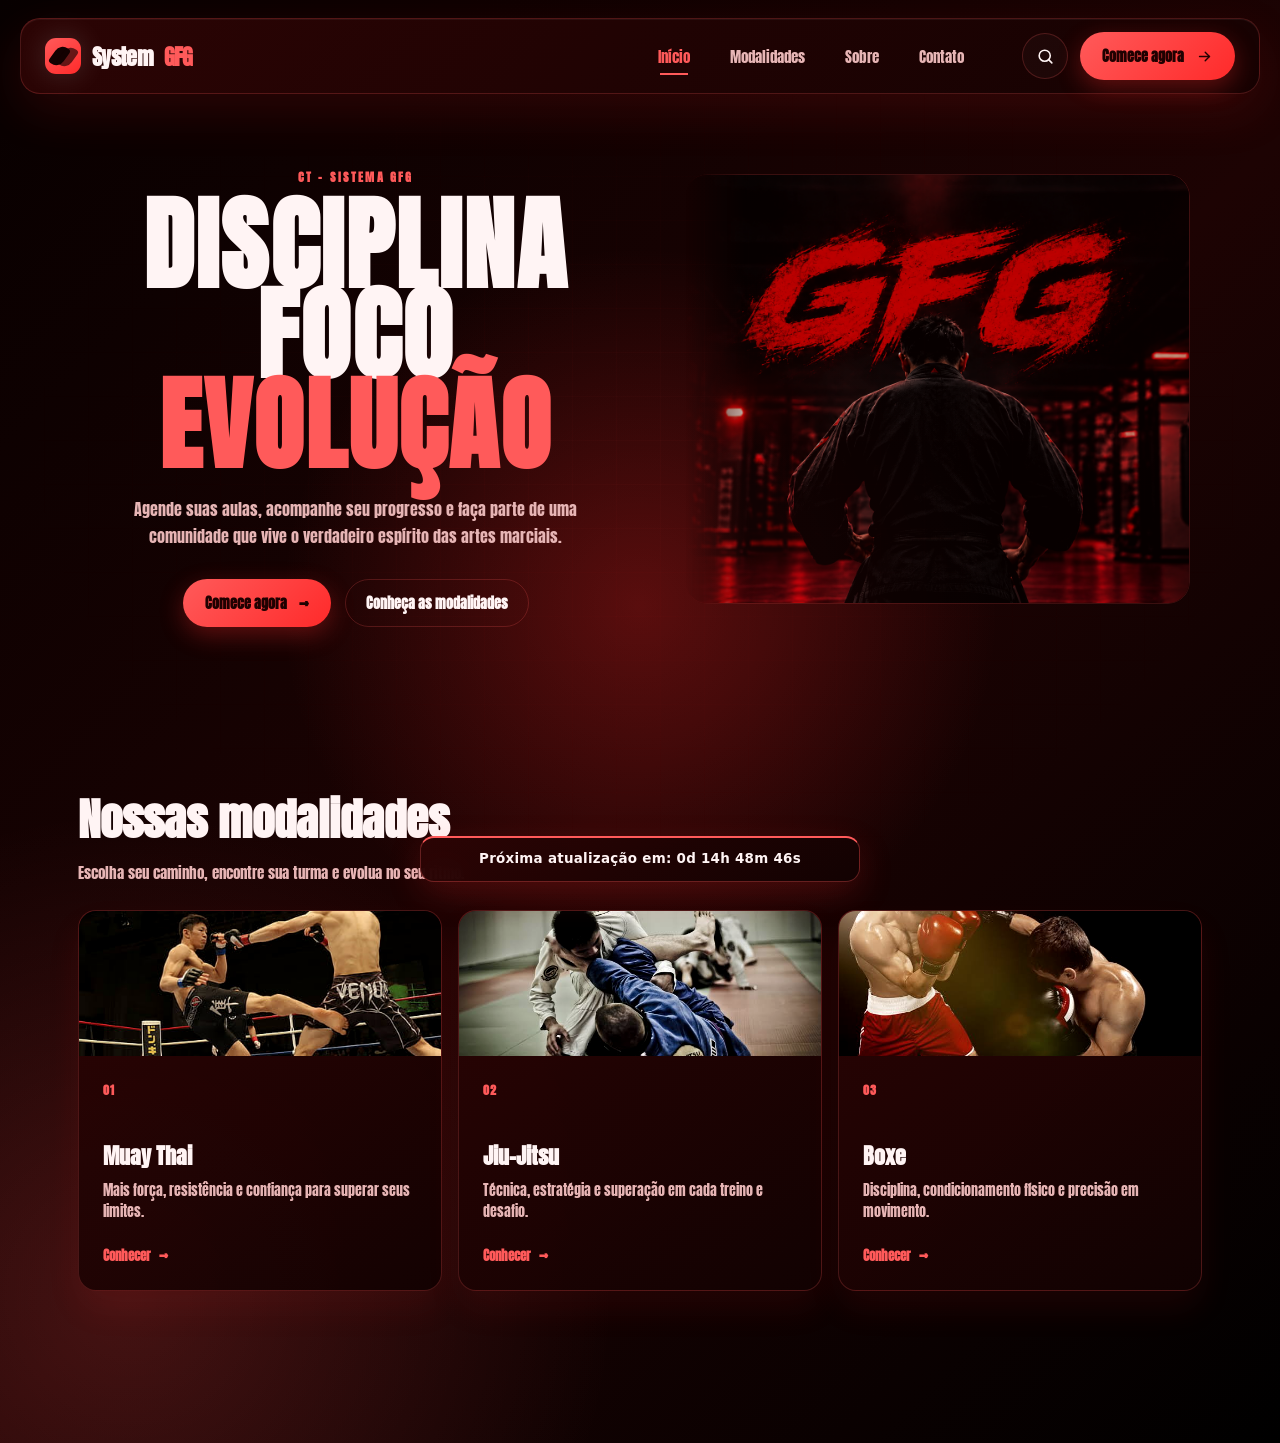
==== mudança de cor/index.html @ a109c536 "Projeto Atualizado" ====
<!DOCTYPE html>
<html lang="pt-BR">
<head>
  <meta charset="UTF-8">
  <meta name="viewport" content="width=device-width, initial-scale=1.0">
  <title>GFG | Centro de Treinamento</title>
  <meta name="description" content="Agende suas aulas, acompanhe seu progresso e evolua com o Sistema GFG de artes marciais.">
  <meta name="theme-color" content="#140101">
  <meta property="og:type" content="website">
  <meta property="og:site_name" content="Sistema GFG">
  <meta property="og:title" content="GFG | Centro de Treinamento">
  <meta property="og:description" content="Disciplina, foco e evolução. Conheça as modalidades e encontre seu próximo treino.">
  <meta property="og:image" content="imagens/gfg.png">
  <meta name="twitter:card" content="summary_large_image">
  <meta name="twitter:title" content="GFG | Centro de Treinamento">
  <meta name="twitter:description" content="Disciplina, foco e evolução no Sistema GFG.">
  <link rel="icon" type="image/png" href="imagens/logo.png">

  <link rel="preconnect" href="https://fonts.googleapis.com">
  <link rel="preconnect" href="https://fonts.gstatic.com" crossorigin>
  <link href="https://fonts.googleapis.com/css2?family=Anton&display=swap" rel="stylesheet">
  <link rel="stylesheet" href="style.css">
</head>

<body>

  <!-- Cabeçalho fixo com logo, navegação e ações principais -->
  <header class="navbar">

    <!-- Logo -->
    <a href="#" class="logo" aria-label="VerdeTech - início">
      <span class="logo-icon" aria-hidden="true"></span>

      System<span>GFG</span>
    </a>

    <!-- Navegação desktop -->
    <nav class="nav-links" aria-label="Navegação principal">

      <a href="#" class="nav-link active" aria-current="page">
        Início
      </a>

      <a href="#" class="nav-link">
        Modalidades
      </a>

      <a href="#" class="nav-link">
        Sobre
      </a>

      <a href="#" class="nav-link">
        Contato
      </a>

    </nav>

    <!-- Ações -->
    <div class="nav-actions">

      <!-- Pesquisa -->
      <button class="search-btn" aria-label="Pesquisar">

        <svg
          viewBox="0 0 24 24"
          fill="none"
          stroke="currentColor"
          stroke-width="2"
          stroke-linecap="round"
          stroke-linejoin="round"
        >
          <circle cx="11" cy="11" r="7"></circle>
          <path d="m20 20-4-4"></path>
        </svg>

      </button>

      <!-- CTA -->
      <a href="#" class="cta auth-trigger">

        Comece agora

        <svg
          viewBox="0 0 24 24"
          fill="none"
          stroke="currentColor"
          stroke-width="2"
          stroke-linecap="round"
          stroke-linejoin="round"
        >
          <path d="M5 12h14"></path>
          <path d="m13 6 6 6-6 6"></path>
        </svg>

      </a>

      <!-- Hamburger -->
      <button
        class="menu-btn"
        id="menuBtn"
        aria-label="Abrir menu"
        aria-expanded="false"
        aria-controls="mobileMenu"
      >

        <span class="menu-icon">
          <span></span>
          <span></span>
          <span></span>
        </span>

      </button>

    </div>

  </header>


  <!-- Menu de navegação exibido em telas pequenas -->
  <nav
    class="mobile-menu"
    id="mobileMenu"
    aria-label="Navegação mobile"
  >

    <a href="#" class="mobile-link active">
      Início
    </a>

    <a href="#" class="mobile-link">
      Modalidades
    </a>

    <a href="#" class="mobile-link">
      Sobre
    </a>

    <a href="#" class="mobile-link">
      Contato
    </a>

    <div class="mobile-divider"></div>

    <a href="#" class="cta mobile-cta auth-trigger">

      Comece agora

      <svg
        viewBox="0 0 24 24"
        fill="none"
        stroke="currentColor"
        stroke-width="2"
        stroke-linecap="round"
        stroke-linejoin="round"
      >
        <path d="M5 12h14"></path>
        <path d="m13 6 6 6-6 6"></path>
      </svg>

    </a>

  </nav>

  <!-- Conteúdo principal da página inicial -->
  <main class="landing-content">
    <!-- Apresentação do centro de treinamento e chamada principal -->
    <section class="hero-content" aria-labelledby="heroTitle">
      <div class="hero-copy">
        <p class="hero-eyebrow">CT - Sistema GFG</p>
        <h1 id="heroTitle">Disciplina<br>foco<br><span>evolução</span></h1>
        <p class="hero-description">Agende suas aulas, acompanhe seu progresso e faça parte de uma comunidade que vive o verdadeiro espírito das artes marciais.</p>
        <div class="hero-actions">
          <a href="#" class="cta auth-trigger">Comece agora <span aria-hidden="true">&rarr;</span></a>
          <a href="#modalidades" class="secondary-cta">Conheça as modalidades</a>
        </div>
      </div>
      <img class="hero-image" src="imagens/gfg.png" alt="Atleta treinando no centro GFG">
    </section>

    <!-- Cards com as modalidades oferecidas pelo centro -->
    <section class="modalities-section" id="modalidades" aria-labelledby="modalitiesTitle">
      <div class="section-heading">
        <h2 id="modalitiesTitle">Nossas modalidades</h2>
        <p>Escolha seu caminho, encontre sua turma e evolua no seu ritmo.</p>
      </div>

      <div class="modality-grid">
        <article class="modality-card">
          <img class="modality-image" src="imagens/Muay Thai.jpg" alt="Treino de Muay Thai">
          <span class="modality-number">01</span>
          <h3>Muay Thai</h3>
          <p>Mais força, resistência e confiança para superar seus limites.</p>
          <a href="#" aria-label="Conheça Muay Thai">Conhecer <span aria-hidden="true">&rarr;</span></a>
        </article>
        <article class="modality-card">
          <img class="modality-image" src="imagens/Jiu-Jitsu.jpg" alt="Treino de Jiu-Jitsu">
          <span class="modality-number">02</span>
          <h3>Jiu-Jitsu</h3>
          <p>Técnica, estratégia e superação em cada treino e desafio.</p>
          <a href="#" aria-label="Conheça Jiu-Jitsu">Conhecer <span aria-hidden="true">&rarr;</span></a>
        </article>
        <article class="modality-card">
          <img class="modality-image" src="imagens/Boxe.jpg" alt="Treino de Boxe">
          <span class="modality-number">03</span>
          <h3>Boxe</h3>
          <p>Disciplina, condicionamento físico e precisão em movimento.</p>
          <a href="#" aria-label="Conheça Boxe">Conhecer <span aria-hidden="true">&rarr;</span></a>
        </article>
      </div>
    </section>
  </main>

  <!-- Tela visual de login e cadastro, sem integração com backend -->
  <main class="auth-screen" id="authScreen" aria-hidden="true">
    <section class="auth-card" role="dialog" aria-modal="true" aria-labelledby="authTitle">
      <button class="auth-close" id="authClose" type="button" aria-label="Fechar autenticação">&times;</button>

      <div class="auth-avatar" aria-hidden="true">
        <svg viewBox="0 0 64 64" fill="none">
          <circle cx="32" cy="32" r="31" fill="rgba(255,255,255,.16)"/>
          <path d="M32 14c-8 0-13 6-13 14 0 5 2 8 4 11-1 5-5 7-11 9 6 7 13 10 20 10s14-3 20-10c-6-2-10-4-11-9 2-3 4-6 4-11 0-8-5-14-13-14Z" fill="#eee8f2"/>
        </svg>
      </div>

      <div class="auth-heading">
        <p class="auth-kicker">System GFG</p>
        <h1 id="authTitle">Bem-vindo de volta</h1>
        <p id="authSubtitle">Acesse sua conta para continuar</p>
      </div>

      <div class="auth-tabs" role="tablist" aria-label="Tipo de acesso">
        <button class="auth-tab is-active" id="loginTab" type="button" role="tab" aria-selected="true">Entrar</button>
        <button class="auth-tab" id="registerTab" type="button" role="tab" aria-selected="false">Criar conta</button>
      </div>

      <div class="auth-form">
        <label class="auth-field">
          <span>E-mail</span>
          <span class="field-control">
            <svg viewBox="0 0 24 24" aria-hidden="true"><path d="M4 6h16v12H4zM4 7l8 6 8-6"/></svg>
            <input type="email" placeholder="seuemail@exemplo.com" aria-label="E-mail">
          </span>
        </label>

        <label class="auth-field name-field" id="nameField" hidden>
          <span>Nome completo</span>
          <span class="field-control">
            <svg viewBox="0 0 24 24" aria-hidden="true"><circle cx="12" cy="8" r="3"/><path d="M5 20c.8-4 3-6 7-6s6.2 2 7 6"/></svg>
            <input type="text" placeholder="Seu nome" aria-label="Nome completo">
          </span>
        </label>

        <label class="auth-field">
          <span>Senha</span>
          <span class="field-control">
            <svg viewBox="0 0 24 24" aria-hidden="true"><rect x="5" y="10" width="14" height="10" rx="2"/><path d="M8 10V7a4 4 0 0 1 8 0v3"/></svg>
            <input id="authPassword" type="password" placeholder="Digite sua senha" aria-label="Senha">
            <button class="password-toggle" id="passwordToggle" type="button">Mostrar</button>
          </span>
        </label>

        <div class="auth-options" id="loginOptions">
          <label class="remember"><input type="checkbox"> <span>Lembrar de mim</span></label>
          <button type="button" class="forgot-password">Esqueci minha senha</button>
        </div>

        <button class="auth-submit" type="button">ENTRAR</button>
      </div>
    </section>
  </main>

  <!-- Interações da navegação mobile -->
  <script>
    const menuBtn = document.getElementById("menuBtn");
    const mobileMenu = document.getElementById("mobileMenu");

    menuBtn.addEventListener("click", () => {

      const isOpen = menuBtn.classList.toggle("open");

      mobileMenu.classList.toggle("open", isOpen);

      menuBtn.setAttribute("aria-expanded", isOpen);

      menuBtn.setAttribute(
        "aria-label",
        isOpen ? "Fechar menu" : "Abrir menu"
      );

    });


    // Fecha o menu ao clicar em um link
    document.querySelectorAll(".mobile-link").forEach((link) => {

      link.addEventListener("click", () => {

        menuBtn.classList.remove("open");

        mobileMenu.classList.remove("open");

        menuBtn.setAttribute("aria-expanded", "false");

        menuBtn.setAttribute(
          "aria-label",
          "Abrir menu"
        );

      });

    });


    // Fecha com ESC
    document.addEventListener("keydown", (event) => {

      if (event.key === "Escape") {

        menuBtn.classList.remove("open");

        mobileMenu.classList.remove("open");

        menuBtn.setAttribute("aria-expanded", "false");

        menuBtn.setAttribute(
          "aria-label",
          "Abrir menu"
        );

      }

    });
  </script>

  <script src="script.js"></script>

</body>
</html>
---- mudança de cor/style.css ----
﻿/* ========================================
   RESET
======================================== */

* {
  margin: 0;
  padding: 0;
  box-sizing: border-box;
}

:root {
  --font-body: "Anton", Impact, sans-serif;
  --font-display: var(--font-body);
  --brand: #ff2a2a;
  --brand-strong: #ff5a5a;
  --brand-soft: #5b0404;
  --brand-contrast: #fff4f4;
  --bg-1: #070000;
  --bg-2: #1d0303;
  --bg-3: #000000;
  --red-950: #140101;
  --red-900: #220202;
  --red-800: #3d0303;
  --red-700: #5b0404;
  --red-500: #ff2a2a;
  --red-400: #ff5a5a;
  --white: #fff4f4;
  --muted: #e7b5b5;
  --border: rgba(255, 90, 90, 0.22);
}
/* ========================================
   BODY
======================================== */

body {
  min-height: 100vh;
  display: flex;
  flex-direction: column;
  align-items: center;
  justify-content: center;
  gap: 12px;
  overflow-x: hidden;
  padding: 140px 24px 80px;
  font-family: var(--font-body);
  color: var(--white);
  background:
    radial-gradient(circle at 50% 42%, rgba(255, 42, 42, 0.28), transparent 34%),
    radial-gradient(circle at 10% 90%, rgba(255, 90, 90, 0.18), transparent 28%),
    linear-gradient(135deg, #070000 0%, #1d0303 52%, #000000 100%);
}

body::before {
  content: "";
  position: fixed;
  inset: 0;
  z-index: -1;
  opacity: 0.24;
  pointer-events: none;
  background-image: linear-gradient(rgba(255, 90, 90, 0.12) 1px, transparent 1px), linear-gradient(90deg, rgba(255, 90, 90, 0.12) 1px, transparent 1px);
  background-size: 44px 44px;
  mask-image: radial-gradient(ellipse at center, black, transparent 78%);
}

/* ========================================
   NAVBAR
======================================== */

.navbar {
  position: fixed;
  top: 18px;
  left: 50%;
  z-index: 1000;
  width: min(1440px, calc(100% - 40px));
  height: 76px;
  transform: translateX(-50%);
  display: flex;
  align-items: center;
  justify-content: space-between;
  padding: 0 24px;
  background: linear-gradient(135deg, rgba(44, 4, 4, 0.98), rgba(22, 2, 2, 0.96));
  border: 1px solid var(--border);
  border-radius: 20px;
  box-shadow: 0 18px 50px rgba(255, 42, 42, 0.12), inset 0 1px 0 rgba(255, 255, 255, 0.05);
  backdrop-filter: blur(18px);
  -webkit-backdrop-filter: blur(18px);
}

/* ========================================
   LOGO
======================================== */

.logo {
  display: inline-flex;
  align-items: center;
  gap: 11px;
  color: var(--white);
  text-decoration: none;
  font-size: 22px;
  font-weight: 750;
  letter-spacing: -0.7px;
  white-space: nowrap;
}

.logo span:last-child {
  color: var(--red-400);
}

.logo-icon {
  position: relative;
  width: 36px;
  height: 36px;
  display: grid;
  place-items: center;
  border-radius: 11px;
  background: linear-gradient(145deg, var(--red-400), var(--red-500));
  box-shadow: 0 0 30px rgba(255, 255, 255, 0.16);
}

.logo-icon::before,
.logo-icon::after {
  content: "";
  position: absolute;
  width: 13px;
  height: 22px;
  background: var(--red-950);
  border-radius: 9px 3px 9px 3px;
  transform: rotate(35deg);
}

.logo-icon::before {
  left: 8px;
  top: 7px;
}

.logo-icon::after {
  right: 7px;
  bottom: 6px;
  opacity: 0.65;
}

/* ========================================
   DESKTOP LINKS
======================================== */

.nav-links {
  display: flex;
  align-items: center;
  gap: 8px;
  margin-left: auto;
  margin-right: 42px;
}

.nav-link {
  position: relative;
  display: inline-flex;
  align-items: center;
  height: 48px;
  padding: 0 16px;
  color: var(--muted);
  text-decoration: none;
  font-size: 15px;
  font-weight: 500;
  border-radius: 12px;
  transition: color 0.25s ease, background 0.25s ease, transform 0.25s ease;
}

.nav-link::after {
  content: "";
  position: absolute;
  left: 50%;
  bottom: 5px;
  width: 0;
  height: 2px;
  background: var(--red-400);
  transform: translateX(-50%);
  transition: width 0.3s ease;
}

.nav-link:hover {
  color: var(--white);
  background: rgba(255, 90, 90, 0.12);
  transform: translateY(-1px);
}

.nav-link:hover::after {
  width: 22px;
}

.nav-link.active {
  color: var(--red-400);
}

.nav-link.active::after {
  width: 28px;
}

/* ========================================
   ACTIONS
======================================== */

.nav-actions {
  display: flex;
  align-items: center;
  gap: 12px;
}

/* ========================================
   SEARCH
======================================== */

.search-btn {
  width: 46px;
  height: 46px;
  display: grid;
  place-items: center;
  color: var(--white);
  background: rgba(255, 255, 255, 0.025);
  border: 1px solid var(--border);
  border-radius: 50%;
  cursor: pointer;
  transition: background 0.25s ease, border-color 0.25s ease, transform 0.25s ease;
}

.search-btn:hover {
  background: rgba(255, 90, 90, 0.14);
  border-color: rgba(255, 90, 90, 0.38);
  transform: translateY(-2px);
}

.search-btn svg {
  width: 19px;
  height: 19px;
}

/* ========================================
   CTA
======================================== */

.cta {
  position: relative;
  overflow: hidden;
  height: 48px;
  display: inline-flex;
  align-items: center;
  justify-content: center;
  gap: 12px;
  padding: 0 22px;
  color: #200101;
  background: linear-gradient(135deg, var(--red-400), var(--red-500));
  border: none;
  border-radius: 999px;
  font-size: 14px;
  font-weight: 750;
  text-decoration: none;
  box-shadow: 0 8px 25px rgba(255, 42, 42, 0.32);
  transition: transform 0.25s ease, box-shadow 0.25s ease, filter 0.25s ease;
}

.cta::before {
  content: "";
  position: absolute;
  top: 0;
  left: -100%;
  width: 60%;
  height: 100%;
  background: linear-gradient(90deg, transparent, rgba(255, 255, 255, 0.28), transparent);
  transform: skewX(-20deg);
  transition: left 0.55s ease;
}

.cta:hover {
  transform: translateY(-2px);
  filter: brightness(1.05);
  box-shadow: 0 12px 32px rgba(255, 42, 42, 0.38);
}

.cta:hover::before {
  left: 140%;
}

.cta svg {
  width: 17px;
  height: 17px;
  transition: transform 0.25s ease;
}

.cta:hover svg {
  transform: translateX(3px);
}

/* ========================================
   HAMBURGER
======================================== */

.menu-btn {
  width: 46px;
  height: 46px;
  display: none;
  place-items: center;
  color: var(--white);
  background: rgba(255, 255, 255, 0.025);
  border: 1px solid var(--border);
  border-radius: 50%;
  cursor: pointer;
  transition: background 0.25s ease, border-color 0.25s ease;
}

.menu-btn:hover {
  background: rgba(255, 90, 90, 0.14);
  border-color: rgba(255, 90, 90, 0.38);
}

.menu-icon {
  position: relative;
  width: 19px;
  height: 14px;
}

.menu-icon span {
  position: absolute;
  left: 0;
  width: 100%;
  height: 2px;
  background: var(--white);
  border-radius: 10px;
  transition: transform 0.3s ease, top 0.3s ease, opacity 0.2s ease;
}

.menu-icon span:nth-child(1) {
  top: 0;
}

.menu-icon span:nth-child(2) {
  top: 6px;
}

.menu-icon span:nth-child(3) {
  top: 12px;
}

/* Hamburger aberto */
.menu-btn.open .menu-icon span:nth-child(1) {
  top: 6px;
  transform: rotate(45deg);
}

.menu-btn.open .menu-icon span:nth-child(2) {
  opacity: 0;
}

.menu-btn.open .menu-icon span:nth-child(3) {
  top: 6px;
  transform: rotate(-45deg);
}

/* ========================================
   MENU MOBILE
======================================== */

.mobile-menu {
  position: fixed;
  top: 104px;
  left: 50%;
  z-index: 999;
  width: min(1440px, calc(100% - 40px));
  padding: 12px;
  background: linear-gradient(145deg, rgba(45, 4, 4, 0.98), rgba(18, 2, 2, 0.98));
  border: 1px solid var(--border);
  border-radius: 20px;
  box-shadow: 0 20px 50px rgba(255, 42, 42, 0.12);
  backdrop-filter: blur(18px);
  -webkit-backdrop-filter: blur(18px);
  opacity: 0;
  visibility: hidden;
  transform: translate(-50%, -12px) scale(0.98);
  transition: opacity 0.3s ease, visibility 0.3s ease, transform 0.3s ease;
}

.mobile-menu.open {
  opacity: 1;
  visibility: visible;
  transform: translate(-50%, 0) scale(1);
}

/* ========================================
   MOBILE LINKS
======================================== */

.mobile-link {
  display: flex;
  align-items: center;
  min-height: 50px;
  padding: 0 14px;
  color: var(--muted);
  text-decoration: none;
  font-size: 15px;
  font-weight: 550;
  border-radius: 12px;
  transition: color 0.2s ease, background 0.2s ease, padding-left 0.2s ease;
}

.mobile-link:hover,
.mobile-link.active {
  color: var(--red-400);
  background: rgba(255, 90, 90, 0.1);
  padding-left: 18px;
}

.mobile-divider {
  height: 1px;
  margin: 10px 4px;
  background: var(--border);
}

.mobile-cta {
  width: 100%;
  margin-top: 8px;
}

/* ========================================
   LANDING CONTENT
======================================== */

.landing-content {
  width: min(1180px, 100%);
  align-self: center;
  margin: 0 auto;
  padding: 56px 28px 32px;
}

.hero-content {
  display: grid;
  grid-template-columns: minmax(0, 1fr) minmax(360px, .95fr);
  align-items: center;
  gap: clamp(32px, 5vw, 72px);
  width: min(1100px, 100%);
  min-height: 470px;
  margin: -28px auto 0;
  padding: 0 0 76px;
}

.hero-copy {
  max-width: 560px;
  margin: 0 auto;
  text-align: center;
}

.hero-image {
  width: 100%;
  height: 430px;
  margin: -18px auto 0;
  object-fit: cover;
  object-position: center;
  border: 1px solid var(--border);
  border-radius: 22px;
  opacity: .72;
  box-shadow: 0 24px 60px rgba(0, 0, 0, .38);
  mask-image: linear-gradient(90deg, transparent 0%, black 12%, black 100%);
}

.hero-eyebrow,
.section-eyebrow {
  margin-bottom: 14px;
  color: var(--red-400);
  font-size: 12px;
  font-weight: 750;
  letter-spacing: .18em;
  text-transform: uppercase;
}

.hero-content h1 {
  color: var(--white);
  font-family: var(--font-display);
  font-size: clamp(3.4rem, 8vw, 6.6rem);
  font-weight: 850;
  line-height: .88;
  letter-spacing: .02em;
  text-transform: uppercase;
}

.hero-content h1 span { color: var(--red-400); }

.hero-description {
  max-width: 510px;
  margin-top: 26px;
  color: var(--muted);
  font-size: 16px;
  line-height: 1.65;
}

.hero-actions {
  display: flex;
  align-items: center;
  justify-content: center;
  flex-wrap: wrap;
  gap: 14px;
  margin-top: 30px;
}

.secondary-cta {
  display: inline-flex;
  align-items: center;
  justify-content: center;
  min-height: 48px;
  padding: 0 20px;
  color: var(--white);
  border: 1px solid var(--border);
  border-radius: 999px;
  font-size: 14px;
  font-weight: 650;
  text-decoration: none;
  transition: background .25s ease, border-color .25s ease, transform .25s ease;
}

.secondary-cta:hover {
  background: rgba(255, 90, 90, 0.12);
  border-color: rgba(255, 90, 90, 0.4);
  transform: translateY(-2px);
}

.modalities-section {
  padding: 62px 0 40px;
  scroll-margin-top: 110px;
}

.section-heading h2 {
  color: var(--white);
  font-family: var(--font-display);
  font-size: clamp(1.8rem, 4vw, 2.8rem);
  font-weight: 750;
  margin-top: 20px;
}

.section-heading > p:last-child {
  margin-top: 8px;
  color: var(--muted);
  font-size: 15px;
}

.modality-grid {
  display: grid;
  grid-template-columns: repeat(3, 1fr);
  gap: 16px;
  margin-top: 26px;
}

.modality-card {
  overflow: hidden;
  min-height: 210px;
  padding: 0 24px 24px;
  background: linear-gradient(145deg, rgba(45, 4, 4, 0.92), rgba(18, 2, 2, 0.92));
  border: 1px solid var(--border);
  border-radius: 18px;
  box-shadow: 0 18px 34px rgba(255, 42, 42, 0.08), inset 0 1px 0 rgba(255,255,255,.04);
  transition: transform .25s ease, border-color .25s ease;
}

.modality-image {
  display: block;
  width: calc(100% + 48px);
  height: 145px;
  margin: 0 -24px 20px;
  object-fit: cover;
  filter: saturate(.85) contrast(1.05);
}

.modality-card:hover {
  border-color: rgba(255, 255, 255, .52);
  transform: translateY(-5px);
}

.modality-number {
  color: var(--red-400);
  font-size: 12px;
  font-weight: 750;
  letter-spacing: .12em;
}

.modality-card h3 {
  font-family: var(--font-display);
  margin-top: 40px;
  color: var(--white);
  font-size: 1.35rem;
}

.modality-card p {
  min-height: 48px;
  margin-top: 8px;
  color: var(--muted);
  font-size: 14px;
  line-height: 1.5;
}

.modality-card a {
  display: inline-flex;
  gap: 8px;
  margin-top: 18px;
  color: var(--red-400);
  font-size: 13px;
  font-weight: 700;
  text-decoration: none;
}

/* ========================================
   AUTHENTICATION
======================================== */

.auth-screen {
  position: fixed;
  inset: 0;
  z-index: 2000;
  display: grid;
  place-items: center;
  padding: 24px;
  background:
    radial-gradient(circle at 50% 20%, rgba(255, 42, 42, 0.18), transparent 34%),
    radial-gradient(circle at 80% 80%, rgba(255, 90, 90, 0.12), transparent 35%),
    linear-gradient(135deg, #070000 0%, #1d0303 52%, #000000 100%);
  opacity: 0;
  visibility: hidden;
  pointer-events: none;
  transition: opacity .35s ease, visibility .35s ease;
}

.auth-screen::before {
  content: "";
  position: absolute;
  inset: 0;
  background: radial-gradient(circle at 15% 90%, rgba(255, 90, 90, 0.12), transparent 32%);
  pointer-events: none;
}

.auth-screen.is-visible { opacity: 1; visibility: visible; pointer-events: auto; }
.auth-card {
  position: relative;
  width: min(100%, 390px);
  padding: 34px 42px 40px;
  color: var(--white);
  background: linear-gradient(145deg, rgba(44, 4, 4, 0.97), rgba(18, 2, 2, 0.96));
  border: 1px solid var(--border);
  border-radius: 42px;
  box-shadow: 0 28px 80px rgba(255, 42, 42, 0.14), inset 0 1px 0 rgba(255,255,255,.08);
  backdrop-filter: blur(20px);
  -webkit-backdrop-filter: blur(20px);
  transform: translateY(18px) scale(.98);
  transition: transform .35s ease;
}
.auth-screen.is-visible .auth-card { transform: translateY(0) scale(1); }
.auth-close { position: absolute; top: 18px; right: 22px; width: 32px; height: 32px; color: rgba(255, 244, 244, .82); background: transparent; border: 0; font-size: 28px; line-height: 1; cursor: pointer; }
.auth-avatar { width: 108px; height: 108px; margin: 0 auto 18px; }
.auth-avatar svg { width: 100%; height: 100%; }
.auth-heading { text-align: center; }
.auth-kicker { margin-bottom: 8px; color: var(--red-400); font-size: 11px; font-weight: 700; letter-spacing: .2em; text-transform: uppercase; }
.auth-heading h1 { font-family: var(--font-display); font-size: clamp(1.35rem, 4vw, 1.7rem); font-weight: 650; }
.auth-heading p:last-child { margin-top: 7px; color: var(--muted); font-size: .84rem; }
.auth-tabs { display: grid; grid-template-columns: 1fr 1fr; gap: 4px; margin: 25px 0 21px; padding: 4px; background: rgba(255, 42, 42, 0.08); border-radius: 14px; }
.auth-tab { padding: 10px; color: rgba(255, 244, 244, .7); background: transparent; border: 0; border-radius: 10px; font: inherit; font-size: .82rem; cursor: pointer; }
.auth-tab.is-active { color: var(--white); background: rgba(255, 90, 90, 0.18); }
.auth-form { display: grid; gap: 16px; }
.auth-field { display: grid; gap: 7px; color: var(--muted); font-size: .78rem; }
.field-control { position: relative; display: flex; align-items: center; border-bottom: 1px solid rgba(255, 90, 90, 0.6); }
.field-control svg { width: 17px; height: 17px; margin-right: 11px; fill: none; stroke: currentColor; stroke-width: 1.6; flex: none; }
.field-control input { width: 100%; padding: 4px 0 9px; color: var(--white); background: transparent; border: 0; outline: 0; font: inherit; font-size: .86rem; }
.field-control input::placeholder { color: rgba(255, 244, 244, 0.58); }
.password-toggle { padding: 3px 0 9px; color: rgba(255, 244, 244, .75); background: none; border: 0; font-size: .68rem; cursor: pointer; }
.auth-options { display: flex; align-items: center; justify-content: space-between; gap: 10px; color: var(--muted); font-size: .69rem; }
.remember { display: inline-flex; align-items: center; gap: 6px; }
.remember input { accent-color: var(--red-500); }
.forgot-password { padding: 0; color: rgba(255, 244, 244, .75); background: none; border: 0; font: inherit; font-style: italic; cursor: pointer; }
.auth-submit { margin-top: 10px; padding: 13px 18px; color: var(--brand-contrast); background: linear-gradient(100deg, var(--red-700), var(--red-500)); border: 0; border-radius: 14px; box-shadow: 0 10px 24px rgba(255, 42, 42, 0.24); font-size: .78rem; font-weight: 750; letter-spacing: .13em; cursor: pointer; }
.auth-close:focus-visible, .auth-tab:focus-visible, .auth-submit:focus-visible, .password-toggle:focus-visible, .forgot-password:focus-visible, .field-control input:focus-visible { outline: 2px solid var(--red-400); outline-offset: 3px; }

/* ========================================
   TABLET
======================================== */

@media (max-width: 1050px) {
  .nav-links {
    gap: 0;
    margin-right: 20px;
  }

  .nav-link {
    padding: 0 11px;
    font-size: 14px;
  }

  .search-btn {
    display: none;
  }
}

/* ========================================
   MOBILE
======================================== */

@media (max-width: 780px) {
  .landing-content {
    padding: 34px 8px 24px;
  }

  .hero-content {
    grid-template-columns: 1fr;
    gap: 8px;
    min-height: 0;
    padding: 28px 0 54px;
  }

  .hero-image {
    width: 100%;
    height: 230px;
    margin-top: 34px;
    opacity: .88;
    mask-image: linear-gradient(180deg, black 0%, black 70%, transparent 100%);
  }

  .hero-content h1 {
    font-size: clamp(3rem, 16vw, 5rem);
  }

  .hero-description {
    font-size: 15px;
  }

  .modality-grid {
    grid-template-columns: 1fr;
  }

  .navbar {
    top: 12px;
    width: calc(100% - 24px);
    height: 68px;
    padding: 0 14px;
    border-radius: 18px;
  }

  .logo {
    font-size: 19px;
  }

  .logo-icon {
    width: 34px;
    height: 34px;
  }

  .nav-links {
    display: none;
  }

  .nav-actions .cta {
    display: none;
  }

  .menu-btn {
    display: grid;
  }

  .mobile-menu {
    top: 92px;
    width: calc(100% - 24px);
  }
}

#countdown,
#update-message {
  top: auto !important;
  bottom: 18px !important;
  transform: translateX(-50%) !important;
  max-width: min(440px, calc(100vw - 32px));
  padding: 12px 18px !important;
  color: #fff4f4 !important;
  background: linear-gradient(145deg, rgba(44, 4, 4, 0.96), rgba(18, 2, 2, 0.96)) !important;
  border: 1px solid rgba(255, 90, 90, 0.34) !important;
  border-top: 2px solid #ff5a5a !important;
  border-radius: 14px !important;
  box-shadow: 0 12px 34px rgba(255, 42, 42, 0.18) !important;
  font-size: .84rem !important;
}

#countdown {
  display: block;
  font-weight: 650 !important;
}

/* ========================================
   SMALL MOBILE
======================================== */

@media (max-width: 400px) {
  body {
    gap: 8px;
    padding: 120px 16px 56px;
  }

  .logo {
    font-size: 18px;
  }

  .logo-icon {
    width: 32px;
    height: 32px;
  }

  .navbar {
    height: 64px;
  }

  .menu-btn {
    width: 42px;
    height: 42px;
  }

  .mobile-menu {
    top: 86px;
  }

  .hero-actions {
    align-items: stretch;
    flex-direction: column;
  }

  .hero-actions .cta,
  .secondary-cta {
    width: 100%;
  }
}

/* ========================================
   ACESSIBILIDADE
======================================== */

.nav-link:focus-visible,
.logo:focus-visible,
.cta:focus-visible,
.search-btn:focus-visible,
.menu-btn:focus-visible,
.mobile-link:focus-visible {
  outline: 2px solid var(--red-400);
  outline-offset: 3px;
}

/* ========================================
   REDUÇÃO DE MOVIMENTO
======================================== */ 

@media (prefers-reduced-motion: reduce) {
  *,
  *::before,
  *::after {
    scroll-behavior: auto !important;
    transition-duration: 0.01ms !important;
    animation-duration: 0.01ms !important;
    animation-iteration-count: 1 !important;
  }
}
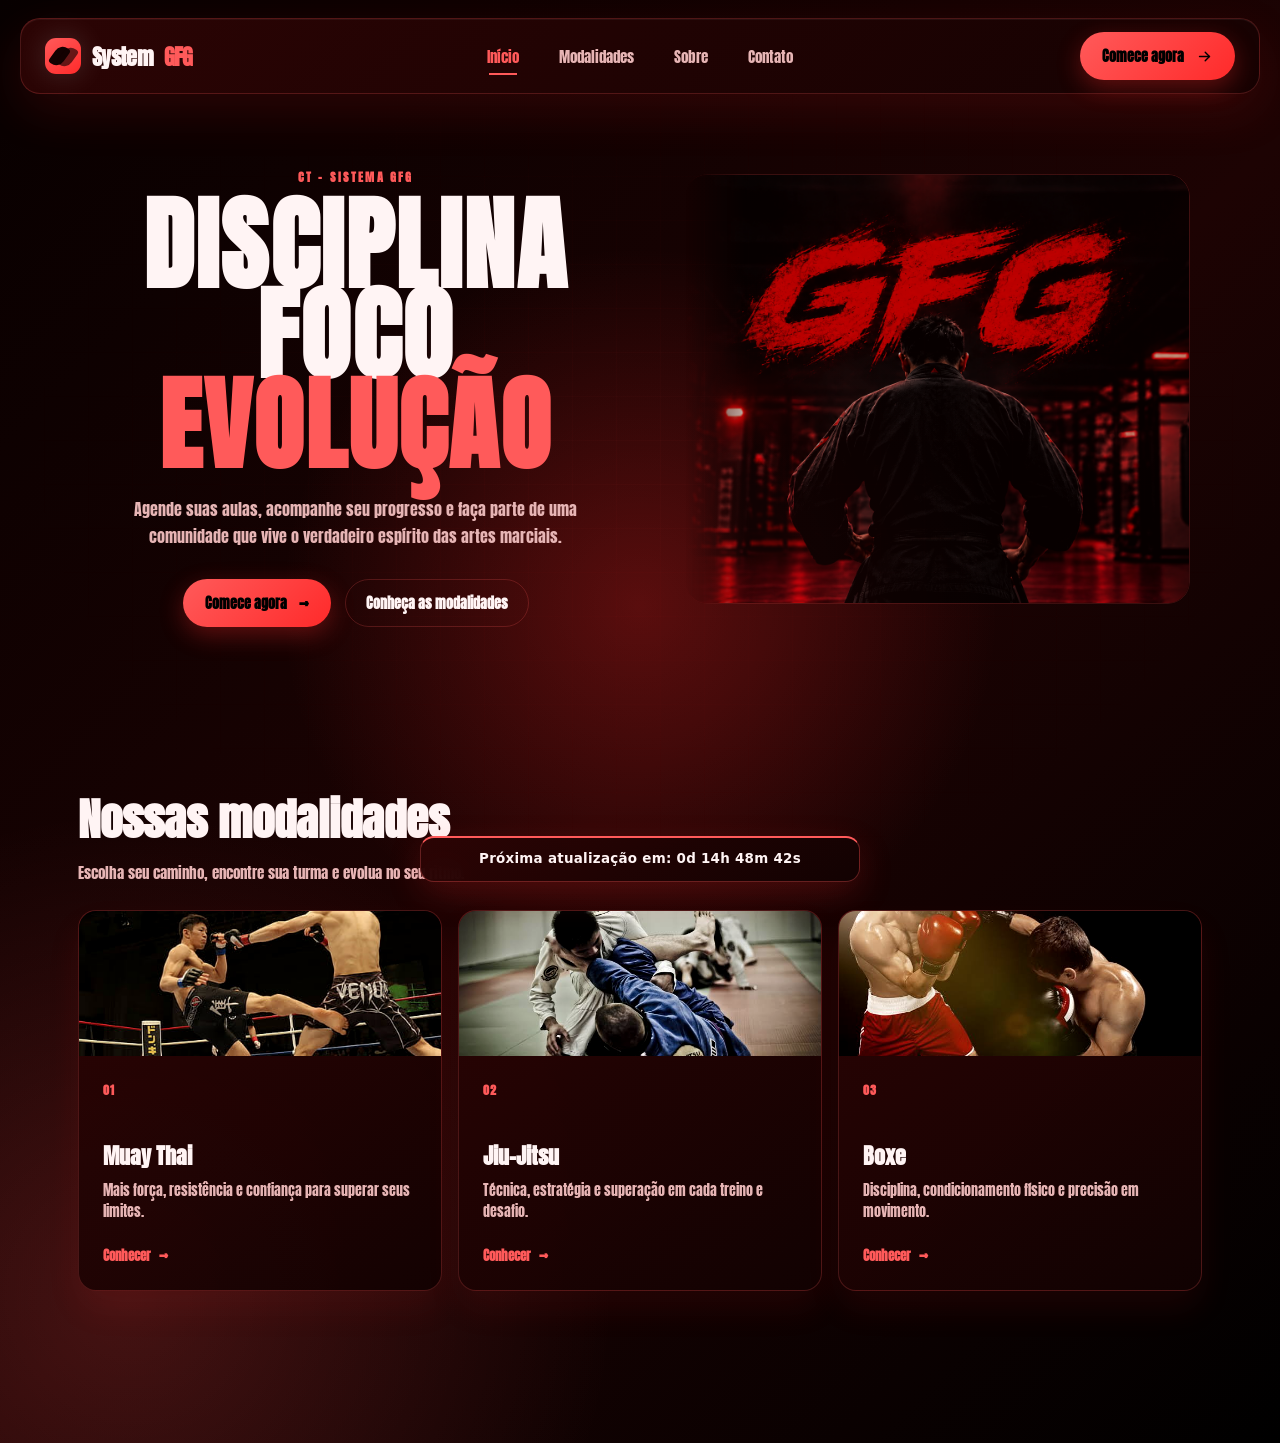
==== commit 5eff6e4a: "Resolução de Erros" ====
--- a/mudança de cor/index.html
+++ b/mudança de cor/index.html
@@ -57,23 +57,6 @@
 
     <!-- Ações -->
     <div class="nav-actions">
-
-      <!-- Pesquisa -->
-      <button class="search-btn" aria-label="Pesquisar">
-
-        <svg
-          viewBox="0 0 24 24"
-          fill="none"
-          stroke="currentColor"
-          stroke-width="2"
-          stroke-linecap="round"
-          stroke-linejoin="round"
-        >
-          <circle cx="11" cy="11" r="7"></circle>
-          <path d="m20 20-4-4"></path>
-        </svg>
-
-      </button>
 
       <!-- CTA -->
       <a href="#" class="cta auth-trigger">
--- a/mudança de cor/style.css
+++ b/mudança de cor/style.css
@@ -143,11 +143,13 @@
 ======================================== */
 
 .nav-links {
+  position: absolute;
+  left: 50%;
   display: flex;
   align-items: center;
   gap: 8px;
-  margin-left: auto;
-  margin-right: 42px;
+  margin: 0;
+  transform: translateX(-50%);
 }
 
 .nav-link {
@@ -205,34 +207,6 @@
 }
 
 /* ========================================
-   SEARCH
-======================================== */
-
-.search-btn {
-  width: 46px;
-  height: 46px;
-  display: grid;
-  place-items: center;
-  color: var(--white);
-  background: rgba(255, 255, 255, 0.025);
-  border: 1px solid var(--border);
-  border-radius: 50%;
-  cursor: pointer;
-  transition: background 0.25s ease, border-color 0.25s ease, transform 0.25s ease;
-}
-
-.search-btn:hover {
-  background: rgba(255, 90, 90, 0.14);
-  border-color: rgba(255, 90, 90, 0.38);
-  transform: translateY(-2px);
-}
-
-.search-btn svg {
-  width: 19px;
-  height: 19px;
-}
-
-/* ========================================
    CTA
 ======================================== */
 
@@ -245,7 +219,7 @@
   justify-content: center;
   gap: 12px;
   padding: 0 22px;
-  color: #200101;
+  color: #000000;
   background: linear-gradient(135deg, var(--red-400), var(--red-500));
   border: none;
   border-radius: 999px;
@@ -677,7 +651,7 @@
 @media (max-width: 1050px) {
   .nav-links {
     gap: 0;
-    margin-right: 20px;
+    margin: 0;
   }
 
   .nav-link {
@@ -685,9 +659,6 @@
     font-size: 14px;
   }
 
-  .search-btn {
-    display: none;
-  }
 }
 
 /* ========================================
@@ -832,7 +803,6 @@
 .nav-link:focus-visible,
 .logo:focus-visible,
 .cta:focus-visible,
-.search-btn:focus-visible,
 .menu-btn:focus-visible,
 .mobile-link:focus-visible {
   outline: 2px solid var(--red-400);
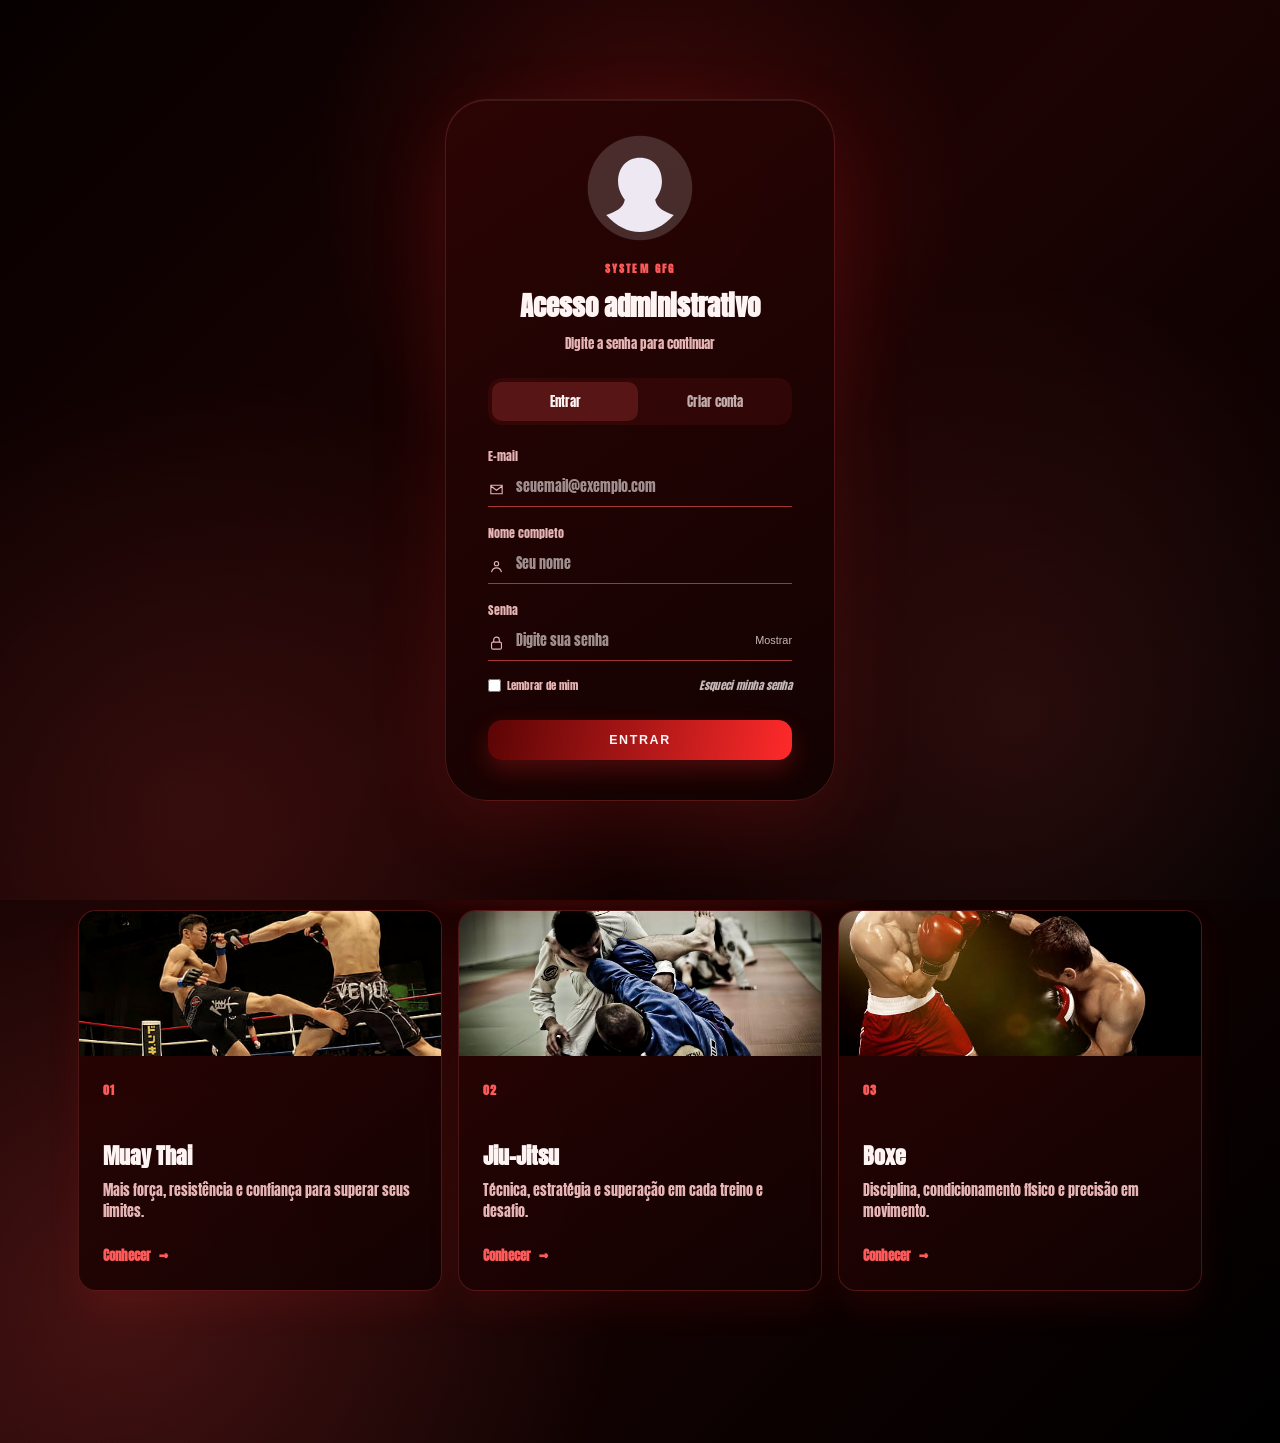
==== commit 6aeb9945: "Atualizacao 1.0" ====
--- a/mudança de cor/index.html
+++ b/mudança de cor/index.html
@@ -45,11 +45,11 @@
         Modalidades
       </a>
 
-      <a href="#" class="nav-link">
+      <a href="../sobre.html" class="nav-link">
         Sobre
       </a>
 
-      <a href="#" class="nav-link">
+      <a href="../contato.html" class="nav-link">
         Contato
       </a>
 
@@ -114,11 +114,11 @@
       Modalidades
     </a>
 
-    <a href="#" class="mobile-link">
+    <a href="../sobre.html" class="mobile-link">
       Sobre
     </a>
 
-    <a href="#" class="mobile-link">
+    <a href="../contato.html" class="mobile-link">
       Contato
     </a>
 
--- a/mudança de cor/style.css
+++ b/mudança de cor/style.css
@@ -70,12 +70,12 @@
   top: 18px;
   left: 50%;
   z-index: 1000;
-  width: min(1440px, calc(100% - 40px));
+  width: min(1200px, calc(100% - 120px));
   height: 76px;
   transform: translateX(-50%);
-  display: flex;
-  align-items: center;
-  justify-content: space-between;
+  display: grid;
+  grid-template-columns: 1fr auto 1fr;
+  align-items: center;
   padding: 0 24px;
   background: linear-gradient(135deg, rgba(44, 4, 4, 0.98), rgba(22, 2, 2, 0.96));
   border: 1px solid var(--border);
@@ -143,13 +143,11 @@
 ======================================== */
 
 .nav-links {
-  position: absolute;
-  left: 50%;
   display: flex;
   align-items: center;
   gap: 8px;
   margin: 0;
-  transform: translateX(-50%);
+  justify-self: center;
 }
 
 .nav-link {
@@ -204,6 +202,7 @@
   display: flex;
   align-items: center;
   gap: 12px;
+  justify-self: end;
 }
 
 /* ========================================
@@ -698,6 +697,9 @@
   }
 
   .navbar {
+    display: flex;
+    justify-content: space-between;
+    
     top: 12px;
     width: calc(100% - 24px);
     height: 68px;
